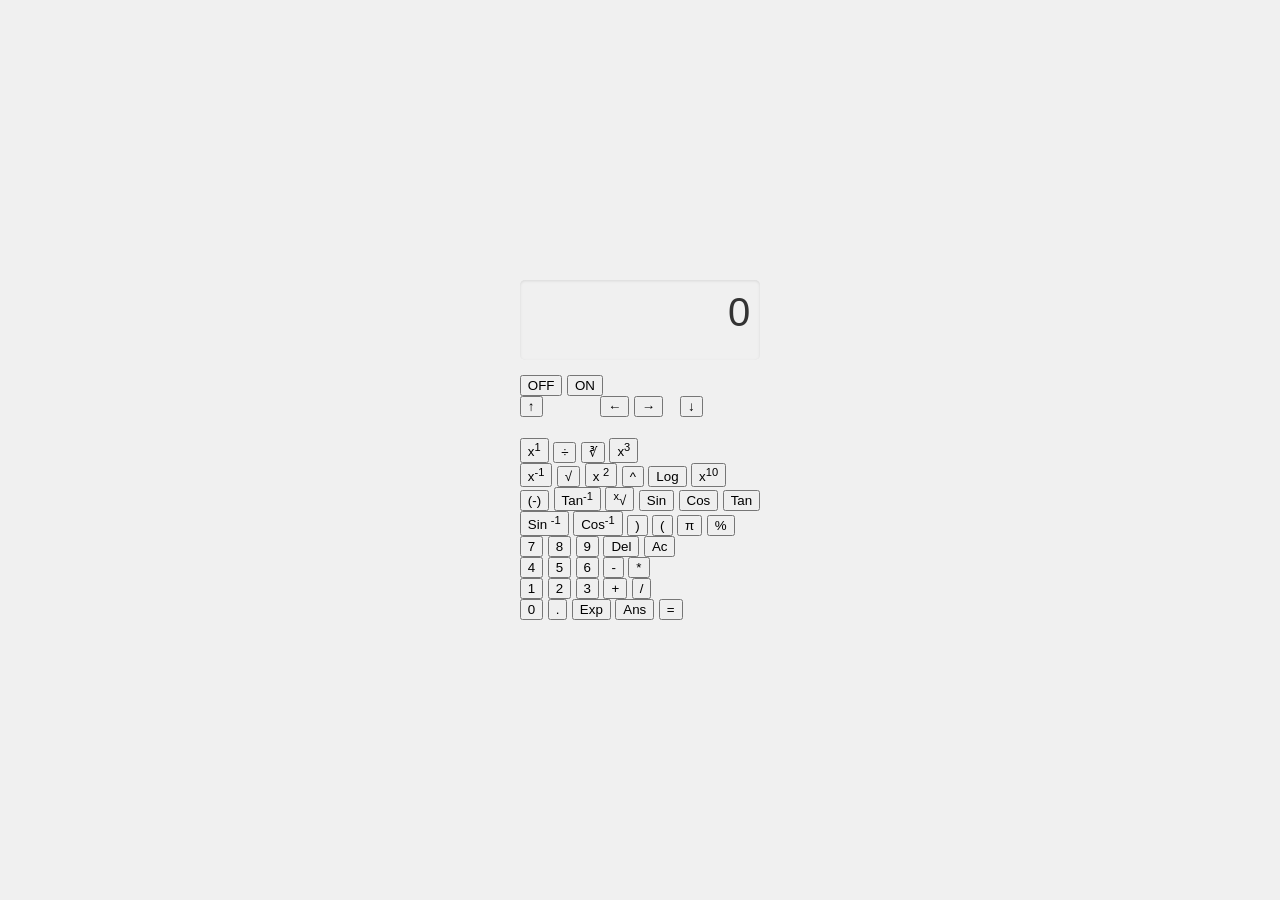
==== index.html @ 897056b6 "Ver como ficou no celular" ====
<!DOCTYPE html>
<html lang="pt-br">
<head>
  <meta charset="UTF-8" />
  <meta name="viewport" content="width=device-width, initial-scale=1.0"/>
  <title>Calculadora Científica</title>
  <link rel="stylesheet" href="style.css">
</head>
<body>
  <div class="calculator">
    <div id="display" class="display">0</div>

    <div class="row">
      <button class="function">OFF</button>
      <button class="function">ON</button>
    </div>

    <div class="row directional-pad">
      <div class="pad-row"><button class="arrow-up">&uarr;</button></div>
      <div class="pad-row">
        <button class="arrow-left">&larr;</button>
        <button class="arrow-right">&rarr;</button>
      </div>
      <div class="pad-row"><button class="arrow-down">&darr;</button></div>
    </div>

    <div class="row">
      <button>x<sup>1</sup></button>
      <button>&divide;</button>
      <button>&#8731;</button>
      <button>x<sup>3</sup></button>
    </div>

    <div class="row">
      <button>x<sup>-1</sup></button>
      <button>&radic;</button>
      <button>x <sup>2</sup></button>
      <button>^</button>
      <button>Log</button>
      <button>x<sup>10</sup></button>
    </div>

    <div class="row">
      <button>(-)</button>
      <button>Tan<sup>-1</sup></button>
      <button><sup>x</sup>&radic;</button>
      <button>Sin</button>
      <button>Cos</button>
      <button>Tan</button>
    </div>

    <div class="row">
      <button>Sin <sup>-1</sup></button>
      <button>Cos<sup>-1</sup></button>
      <button>)</button>
      <button>(</button>
      <button>&pi;</button>
      <button>%</button>
    </div>

    <!-- Números -->
    <div class="keypad">
      <div class="row">
        <button>7</button>
        <button>8</button>
        <button>9</button>
        <button class="del">Del</button>
        <button class="ac">Ac</button>
      </div>

      <div class="row">
        <button>4</button>
        <button>5</button>
        <button>6</button>
        <button>-</button>
        <button>*</button>
      </div>

      <div class="row">
        <button>1</button>
        <button>2</button>
        <button>3</button>
        <button>+</button>
        <button>/</button>
      </div>

      <div class="row">
        <button>0</button>
        <button>.</button>
        <button>Exp</button>
        <button>Ans</button>
        <button class="equal">=</button>
      </div>
    </div>
  </div>

  <!-- Seu script JS -->
  <script src="Javascript.js"></script>
</body>
</html>
---- style.css ----
/* Variáveis de Cores */
:root {
    --bg-light: #F0F0F0;         /* Fundo da tela */
    --bg-dark: #C4C4C4;          /* Fundo do corpo */
    --btn-num: #FFFFFF;          /* Botões Numéricos (Branco) */
    --btn-sci: #EAEAEA;          /* Botões Científicos (Cinza Claro) */
    --btn-op: #D6D6D6;           /* Botões de Operadores (+,-,*,/) */
    --btn-equal: #007bff;        /* Azul Moderno para o Igual */
    --btn-clear: #FF4500;        /* Vermelho/Laranja para Ac/Del */
    --text-color: #333;
    --gap-size: 8px; /* Espaçamento ligeiramente maior */
}

body {
    display: flex;
    justify-content: center;
    align-items: center;
    min-height: 100vh;
    margin: 0;
    background-color: var(--bg-light);
    font-family: 'Segoe UI', Tahoma, Geneva, Verdana, sans-serif;
}

/* Contêiner Principal da Calculadora */
.calculator-container {
    width: 340px; /* Largura ajustada */
    padding: 20px;
    background-color: var(--bg-dark);
    border-radius: 10px; 
    box-shadow: 0 8px 15px rgba(0, 0, 0, 0.2);
}

/* Tela (Display) */
.display {
    width: 100%;
    height: 80px; 
    background-color: var(--bg-light);
    border: none;
    border-radius: 5px;
    margin-bottom: 15px;
    font-size: 2.5em;
    color: var(--text-color);
    text-align: right;
    padding: 10px;
    box-sizing: border-box;
    box-shadow: inset 0 1px 3px rgba(0, 0, 0, 0.1);
}

/* Layout dos Botões em Grid */
.buttons-grid {
    display: grid;
    /* Reduzimos para 5 colunas para o teclado principal */
    grid-template-columns: repeat(5, 1fr); 
    gap: var(--gap-size);
}

/* Estilo Base para Todos os Botões */
.buttons-grid button {
    height: 48px; /* Altura um pouco maior */
    font-size: 1.0em;
    border: none; 
    border-radius: 5px;
    cursor: pointer;
    transition: background-color 0.1s;
    user-select: none;
    display: flex;
    justify-content: center;
    align-items: center;
    box-shadow: 0 1px 2px rgba(0, 0, 0, 0.1);
}

/* --------------------------------- */
/* ESTILOS POR CLASSE PARA ORGANIZAÇÃO */
/* --------------------------------- */

/* Funções Científicas (Linhas 2, 3 e 4) */
.func-btn {
    background-color: var(--btn-sci); /* Cor de fundo ligeiramente mais escura */
    color: #555;
    font-size: 0.9em;
}

/* Números */
.num-btn {
    background-color: var(--btn-num);
    color: var(--text-color);
    font-weight: bold;
}

/* Operadores (+, -, *, /) e Limpeza/Sinal */
.operator-btn {
    background-color: var(--btn-op);
    color: var(--text-color);
}
.operator-btn.delete-btn, .operator-btn.clear-btn {
    background-color: var(--btn-clear);
    color: white;
}

/* Botão de Igual (=) */
.equals-btn {
    background-color: var(--btn-equal);
    color: white;
    font-weight: bold;
    font-size: 1.5em;
}

/* Controles (OFF/ON) */
.control-btn.off-on {
    background-color: var(--btn-op);
    color: var(--text-color);
}

/* Pad Direcional (Mantivemos a estrutura, ajustada para a nova altura) */
.directional-pad {
    grid-column: span 3;
    display: grid;
    grid-template-columns: repeat(3, 1fr);
    grid-template-rows: 1fr 1fr;
    gap: 0;
    margin: 0;
    background: none;
    border: none; 
}
.dir-btn {
    background-color: var(--btn-sci);
    height: 24px; /* Metade da altura dos botões normais */
    border-radius: 0;
    box-shadow: none;
}

/* Efeito de Clique */
.buttons-grid button:active {
    box-shadow: inset 0 1px 3px rgba(0, 0, 0, 0.2);
    filter: brightness(0.9);
}

/* --------------------------------- */
/* RESPONSIVIDADE (Celular) */
/* --------------------------------- */
@media (max-width: 600px) {
    body { padding: 0; }
    .calculator-container {
        width: 100vw;
        height: 100vh;
        padding: 5px;
        border-radius: 0;
        box-shadow: none;
        display: flex;
        flex-direction: column;
        justify-content: space-between;
    }

    .display {
        flex-shrink: 0;
        height: 18vh;
        font-size: 3em;
        margin-bottom: 5px;
        border-radius: 0;
    }
    
    .buttons-grid {
        flex-grow: 1;
        gap: 8px; 
    }

    .buttons-grid button {
        height: 100%;
        min-height: 55px; 
        font-size: 1.1em;
    }
}
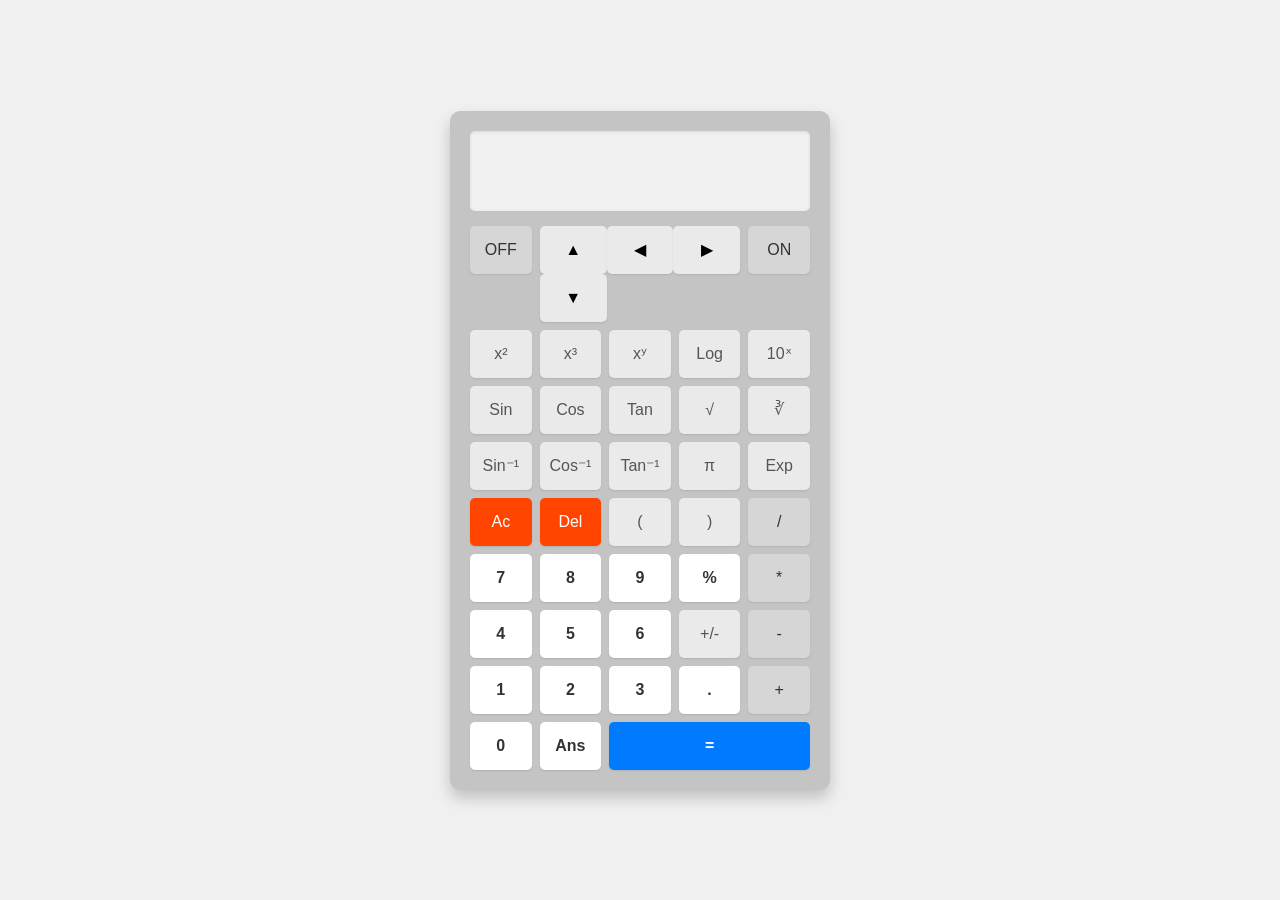
==== commit b8e54952: "Veja no celular" ====
--- a/index.html
+++ b/index.html
@@ -1,100 +1,74 @@
 <!DOCTYPE html>
-<html lang="pt-br">
+<html lang="pt-BR">
 <head>
-  <meta charset="UTF-8" />
-  <meta name="viewport" content="width=device-width, initial-scale=1.0"/>
-  <title>Calculadora Científica</title>
-  <link rel="stylesheet" href="style.css">
+    <meta charset="UTF-8">
+    <meta name="viewport" content="width=device-width, initial-scale=1.0">
+    <title>Calculadora Científica Organizada</title>
+    <link rel="stylesheet" href="style.css"> 
 </head>
 <body>
-  <div class="calculator">
-    <div id="display" class="display">0</div>
+    <div class="calculator-container">
+        <input type="text" class="display" id="display" value="" readonly>
 
-    <div class="row">
-      <button class="function">OFF</button>
-      <button class="function">ON</button>
+        <div class="buttons-grid">
+            <button class="control-btn off-on">OFF</button>
+            <div class="directional-pad">
+                <button class="dir-btn up" onclick="backspace()">&#9650;</button> 
+                <button class="dir-btn left" onclick="clearDisplay()">&#9664;</button> 
+                <button class="dir-btn right" onclick="appendToDisplay('')">&#9654;</button> 
+                <button class="dir-btn down" onclick="appendToDisplay('')">&#9660;</button> 
+            </div>
+            <button class="control-btn off-on">ON</button>
+
+            <button class="func-btn" onclick="appendToDisplay('x²')">x²</button>
+            <button class="func-btn" onclick="appendToDisplay('x³')">x³</button>
+            <button class="func-btn" onclick="appendToDisplay('^')">xʸ</button>
+            <button class="func-btn" onclick="appendToDisplay('Log(')">Log</button>
+            <button class="func-btn" onclick="appendToDisplay('x¹⁰')">10ˣ</button>
+
+            <button class="func-btn" onclick="appendToDisplay('Sin(')">Sin</button>
+            <button class="func-btn" onclick="appendToDisplay('Cos(')">Cos</button>
+            <button class="func-btn" onclick="appendToDisplay('Tan(')">Tan</button>
+            <button class="func-btn" onclick="appendToDisplay('√')">√</button>
+            <button class="func-btn" onclick="appendToDisplay('³√')">&#x221B;</button>
+            
+            <button class="func-btn" onclick="appendToDisplay('Sin⁻¹(')">Sin⁻¹</button>
+            <button class="func-btn" onclick="appendToDisplay('Cos⁻¹(')">Cos⁻¹</button>
+            <button class="func-btn" onclick="appendToDisplay('Tan⁻¹(')">Tan⁻¹</button>
+            <button class="func-btn" onclick="appendToDisplay('π')">&#960;</button>
+            <button class="func-btn" onclick="appendToDisplay('Exp')">Exp</button>
+            
+            <button class="operator-btn clear-btn" onclick="clearDisplay()">Ac</button>
+            <button class="operator-btn delete-btn" onclick="backspace()">Del</button>
+            <button class="func-btn" onclick="appendToDisplay('(')">(</button>
+            <button class="func-btn" onclick="appendToDisplay(')')">)</button>
+            <button class="operator-btn" onclick="appendToDisplay('/')">/</button>
+
+            <button class="num-btn" onclick="appendToDisplay('7')">7</button>
+            <button class="num-btn" onclick="appendToDisplay('8')">8</button>
+            <button class="num-btn" onclick="appendToDisplay('9')">9</button>
+            <button class="num-btn" onclick="appendToDisplay('%')">%</button>
+            <button class="operator-btn" onclick="appendToDisplay('*')">*</button>
+
+            <button class="num-btn" onclick="appendToDisplay('4')">4</button>
+            <button class="num-btn" onclick="appendToDisplay('5')">5</button>
+            <button class="num-btn" onclick="appendToDisplay('6')">6</button>
+            <button class="func-btn" onclick="toggleSign()">+/-</button>
+            <button class="operator-btn" onclick="appendToDisplay('-')">-</button>
+
+            <button class="num-btn" onclick="appendToDisplay('1')">1</button>
+            <button class="num-btn" onclick="appendToDisplay('2')">2</button>
+            <button class="num-btn" onclick="appendToDisplay('3')">3</button>
+            <button class="num-btn" onclick="appendToDisplay('.')">.</button>
+            <button class="operator-btn" onclick="appendToDisplay('+')">+</button>
+
+            <button class="num-btn" onclick="appendToDisplay('0')">0</button>
+            <button class="num-btn" onclick="appendToDisplay('Ans')">Ans</button>
+            <button class="equals-btn" onclick="calculate()" style="grid-column: span 3;">=</button>
+
+        </div>
     </div>
 
-    <div class="row directional-pad">
-      <div class="pad-row"><button class="arrow-up">&uarr;</button></div>
-      <div class="pad-row">
-        <button class="arrow-left">&larr;</button>
-        <button class="arrow-right">&rarr;</button>
-      </div>
-      <div class="pad-row"><button class="arrow-down">&darr;</button></div>
-    </div>
-
-    <div class="row">
-      <button>x<sup>1</sup></button>
-      <button>&divide;</button>
-      <button>&#8731;</button>
-      <button>x<sup>3</sup></button>
-    </div>
-
-    <div class="row">
-      <button>x<sup>-1</sup></button>
-      <button>&radic;</button>
-      <button>x <sup>2</sup></button>
-      <button>^</button>
-      <button>Log</button>
-      <button>x<sup>10</sup></button>
-    </div>
-
-    <div class="row">
-      <button>(-)</button>
-      <button>Tan<sup>-1</sup></button>
-      <button><sup>x</sup>&radic;</button>
-      <button>Sin</button>
-      <button>Cos</button>
-      <button>Tan</button>
-    </div>
-
-    <div class="row">
-      <button>Sin <sup>-1</sup></button>
-      <button>Cos<sup>-1</sup></button>
-      <button>)</button>
-      <button>(</button>
-      <button>&pi;</button>
-      <button>%</button>
-    </div>
-
-    <!-- Números -->
-    <div class="keypad">
-      <div class="row">
-        <button>7</button>
-        <button>8</button>
-        <button>9</button>
-        <button class="del">Del</button>
-        <button class="ac">Ac</button>
-      </div>
-
-      <div class="row">
-        <button>4</button>
-        <button>5</button>
-        <button>6</button>
-        <button>-</button>
-        <button>*</button>
-      </div>
-
-      <div class="row">
-        <button>1</button>
-        <button>2</button>
-        <button>3</button>
-        <button>+</button>
-        <button>/</button>
-      </div>
-
-      <div class="row">
-        <button>0</button>
-        <button>.</button>
-        <button>Exp</button>
-        <button>Ans</button>
-        <button class="equal">=</button>
-      </div>
-    </div>
-  </div>
-
-  <!-- Seu script JS -->
-  <script src="Javascript.js"></script>
+    <script src="script.js"></script> 
 </body>
-</html>
+</html>
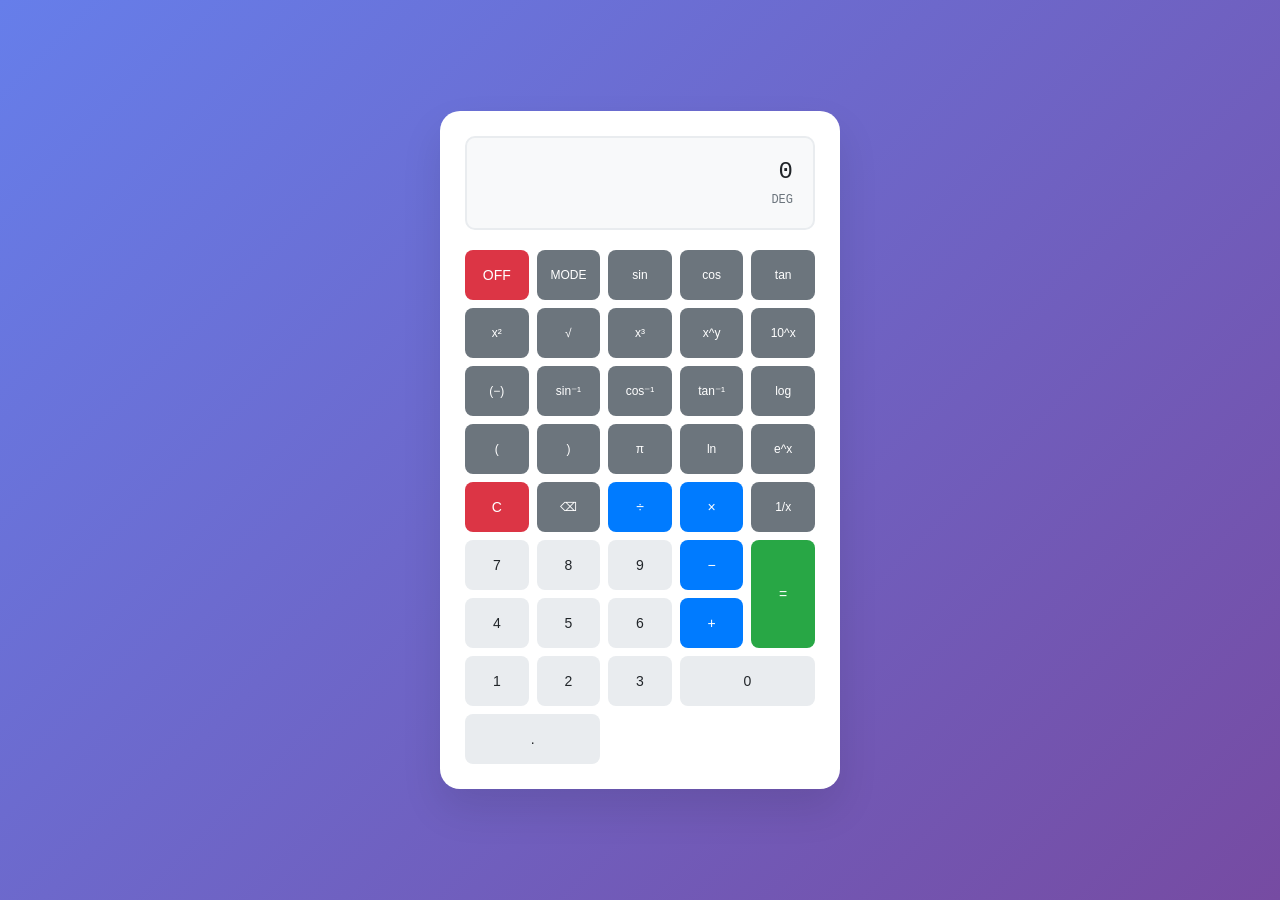
==== commit c2cf12c4: "arrumado" ====
--- a/index.html
+++ b/index.html
@@ -1,74 +1,86 @@
 <!DOCTYPE html>
 <html lang="pt-BR">
+
 <head>
     <meta charset="UTF-8">
     <meta name="viewport" content="width=device-width, initial-scale=1.0">
-    <title>Calculadora Científica Organizada</title>
-    <link rel="stylesheet" href="style.css"> 
+    <title>Calculadora Científica</title>
+    <link rel="stylesheet" href="style.css">
 </head>
+
 <body>
-    <div class="calculator-container">
-        <input type="text" class="display" id="display" value="" readonly>
+    <div class="calculator">
+        <div class="display" id="display">
+            <div class="display-main" id="displayMain">0</div>
+            <div class="display-mode" id="displayMode">DEG</div>
+        </div>
 
-        <div class="buttons-grid">
-            <button class="control-btn off-on">OFF</button>
-            <div class="directional-pad">
-                <button class="dir-btn up" onclick="backspace()">&#9650;</button> 
-                <button class="dir-btn left" onclick="clearDisplay()">&#9664;</button> 
-                <button class="dir-btn right" onclick="appendToDisplay('')">&#9654;</button> 
-                <button class="dir-btn down" onclick="appendToDisplay('')">&#9660;</button> 
-            </div>
-            <button class="control-btn off-on">ON</button>
+        <div class="buttons" id="buttons">
+            <!-- Primeira linha -->
+            <button class="btn btn-clear" onclick="turnOff()">OFF</button>
+            <button class="btn btn-function" id="angleModeBtn" onclick="toggleAngleMode()">MODE</button>
+            <button class="btn btn-function" onclick="scientificFunction('sin')">sin</button>
+            <button class="btn btn-function" onclick="scientificFunction('cos')">cos</button>
+            <button class="btn btn-function" onclick="scientificFunction('tan')">tan</button>
 
-            <button class="func-btn" onclick="appendToDisplay('x²')">x²</button>
-            <button class="func-btn" onclick="appendToDisplay('x³')">x³</button>
-            <button class="func-btn" onclick="appendToDisplay('^')">xʸ</button>
-            <button class="func-btn" onclick="appendToDisplay('Log(')">Log</button>
-            <button class="func-btn" onclick="appendToDisplay('x¹⁰')">10ˣ</button>
+            <!-- Segunda linha -->
+            <button class="btn btn-function" onclick="scientificFunction('x²')">x²</button>
+            <button class="btn btn-function" onclick="scientificFunction('√')">√</button>
+            <button class="btn btn-function" onclick="scientificFunction('x³')">x³</button>
+            <button class="btn btn-function" onclick="setOperation('^')">x^y</button>
+            <button class="btn btn-function" onclick="scientificFunction('10^x')">10^x</button>
 
-            <button class="func-btn" onclick="appendToDisplay('Sin(')">Sin</button>
-            <button class="func-btn" onclick="appendToDisplay('Cos(')">Cos</button>
-            <button class="func-btn" onclick="appendToDisplay('Tan(')">Tan</button>
-            <button class="func-btn" onclick="appendToDisplay('√')">√</button>
-            <button class="func-btn" onclick="appendToDisplay('³√')">&#x221B;</button>
-            
-            <button class="func-btn" onclick="appendToDisplay('Sin⁻¹(')">Sin⁻¹</button>
-            <button class="func-btn" onclick="appendToDisplay('Cos⁻¹(')">Cos⁻¹</button>
-            <button class="func-btn" onclick="appendToDisplay('Tan⁻¹(')">Tan⁻¹</button>
-            <button class="func-btn" onclick="appendToDisplay('π')">&#960;</button>
-            <button class="func-btn" onclick="appendToDisplay('Exp')">Exp</button>
-            
-            <button class="operator-btn clear-btn" onclick="clearDisplay()">Ac</button>
-            <button class="operator-btn delete-btn" onclick="backspace()">Del</button>
-            <button class="func-btn" onclick="appendToDisplay('(')">(</button>
-            <button class="func-btn" onclick="appendToDisplay(')')">)</button>
-            <button class="operator-btn" onclick="appendToDisplay('/')">/</button>
+            <!-- Terceira linha -->
+            <button class="btn btn-function" onclick="scientificFunction('(-)')">(−)</button>
+            <button class="btn btn-function" onclick="scientificFunction('sin⁻¹')">sin⁻¹</button>
+            <button class="btn btn-function" onclick="scientificFunction('cos⁻¹')">cos⁻¹</button>
+            <button class="btn btn-function" onclick="scientificFunction('tan⁻¹')">tan⁻¹</button>
+            <button class="btn btn-function" onclick="scientificFunction('log')">log</button>
 
-            <button class="num-btn" onclick="appendToDisplay('7')">7</button>
-            <button class="num-btn" onclick="appendToDisplay('8')">8</button>
-            <button class="num-btn" onclick="appendToDisplay('9')">9</button>
-            <button class="num-btn" onclick="appendToDisplay('%')">%</button>
-            <button class="operator-btn" onclick="appendToDisplay('*')">*</button>
+            <!-- Quarta linha -->
+            <button class="btn btn-function" onclick="inputParenthesis('(')">(</button>
+            <button class="btn btn-function" onclick="inputParenthesis(')')">)</button>
+            <button class="btn btn-function" onclick="inputPi()">π</button>
+            <button class="btn btn-function" onclick="scientificFunction('ln')">ln</button>
+            <button class="btn btn-function" onclick="scientificFunction('e^x')">e^x</button>
 
-            <button class="num-btn" onclick="appendToDisplay('4')">4</button>
-            <button class="num-btn" onclick="appendToDisplay('5')">5</button>
-            <button class="num-btn" onclick="appendToDisplay('6')">6</button>
-            <button class="func-btn" onclick="toggleSign()">+/-</button>
-            <button class="operator-btn" onclick="appendToDisplay('-')">-</button>
+            <!-- Quinta linha -->
+            <button class="btn btn-clear" onclick="clearAll()">C</button>
+            <button class="btn btn-function" onclick="backspace()">⌫</button>
+            <button class="btn btn-operator" onclick="setOperation('/')">÷</button>
+            <button class="btn btn-operator" onclick="setOperation('*')">×</button>
+            <button class="btn btn-function" onclick="scientificFunction('1/x')">1/x</button>
 
-            <button class="num-btn" onclick="appendToDisplay('1')">1</button>
-            <button class="num-btn" onclick="appendToDisplay('2')">2</button>
-            <button class="num-btn" onclick="appendToDisplay('3')">3</button>
-            <button class="num-btn" onclick="appendToDisplay('.')">.</button>
-            <button class="operator-btn" onclick="appendToDisplay('+')">+</button>
+            <!-- Sexta linha -->
+            <button class="btn btn-number" onclick="inputNumber('7')">7</button>
+            <button class="btn btn-number" onclick="inputNumber('8')">8</button>
+            <button class="btn btn-number" onclick="inputNumber('9')">9</button>
+            <button class="btn btn-operator" onclick="setOperation('-')">−</button>
+            <button class="btn btn-equals btn-tall" onclick="calculate()">=</button>
 
-            <button class="num-btn" onclick="appendToDisplay('0')">0</button>
-            <button class="num-btn" onclick="appendToDisplay('Ans')">Ans</button>
-            <button class="equals-btn" onclick="calculate()" style="grid-column: span 3;">=</button>
+            <!-- Sétima linha -->
+            <button class="btn btn-number" onclick="inputNumber('4')">4</button>
+            <button class="btn btn-number" onclick="inputNumber('5')">5</button>
+            <button class="btn btn-number" onclick="inputNumber('6')">6</button>
+            <button class="btn btn-operator" onclick="setOperation('+')">+</button>
 
+            <!-- Oitava linha -->
+            <button class="btn btn-number" onclick="inputNumber('1')">1</button>
+            <button class="btn btn-number" onclick="inputNumber('2')">2</button>
+            <button class="btn btn-number" onclick="inputNumber('3')">3</button>
+            <button class="btn btn-number btn-wide" onclick="inputNumber('0')">0</button>
+
+            <!-- Nona linha -->
+            <button class="btn btn-number btn-wide" onclick="inputDecimal()">.</button>
+        </div>
+
+        <!-- Botão ON (aparece apenas quando OFF) -->
+        <div class="buttons" id="onButton" style="display: none; margin-top: 10px;">
+            <button class="btn btn-function btn-wide" onclick="turnOn()">ON</button>
         </div>
     </div>
 
-    <script src="script.js"></script> 
+    <script src="script.js"></script>
 </body>
+
 </html>
--- a/style.css
+++ b/style.css
@@ -1,172 +1,193 @@
-/* Variáveis de Cores */
-:root {
-    --bg-light: #F0F0F0;         /* Fundo da tela */
-    --bg-dark: #C4C4C4;          /* Fundo do corpo */
-    --btn-num: #FFFFFF;          /* Botões Numéricos (Branco) */
-    --btn-sci: #EAEAEA;          /* Botões Científicos (Cinza Claro) */
-    --btn-op: #D6D6D6;           /* Botões de Operadores (+,-,*,/) */
-    --btn-equal: #007bff;        /* Azul Moderno para o Igual */
-    --btn-clear: #FF4500;        /* Vermelho/Laranja para Ac/Del */
-    --text-color: #333;
-    --gap-size: 8px; /* Espaçamento ligeiramente maior */
+* {
+    margin: 0;
+    padding: 0;
+    box-sizing: border-box;
 }
 
 body {
+    font-family: 'Segoe UI', Tahoma, Geneva, Verdana, sans-serif;
+    background: linear-gradient(135deg, #667eea 0%, #764ba2 100%);
+    min-height: 100vh;
     display: flex;
     justify-content: center;
     align-items: center;
-    min-height: 100vh;
-    margin: 0;
-    background-color: var(--bg-light);
-    font-family: 'Segoe UI', Tahoma, Geneva, Verdana, sans-serif;
+    padding: 20px;
 }
 
-/* Contêiner Principal da Calculadora */
-.calculator-container {
-    width: 340px; /* Largura ajustada */
-    padding: 20px;
-    background-color: var(--bg-dark);
-    border-radius: 10px; 
-    box-shadow: 0 8px 15px rgba(0, 0, 0, 0.2);
+.calculator {
+    background: white;
+    border-radius: 20px;
+    padding: 25px;
+    box-shadow: 0 20px 40px rgba(0, 0, 0, 0.1);
+    max-width: 400px;
+    width: 100%;
 }
 
-/* Tela (Display) */
 .display {
-    width: 100%;
-    height: 80px; 
-    background-color: var(--bg-light);
-    border: none;
-    border-radius: 5px;
-    margin-bottom: 15px;
-    font-size: 2.5em;
-    color: var(--text-color);
+    background: #f8f9fa;
+    border: 2px solid #e9ecef;
+    border-radius: 10px;
+    padding: 20px;
+    margin-bottom: 20px;
     text-align: right;
-    padding: 10px;
-    box-sizing: border-box;
-    box-shadow: inset 0 1px 3px rgba(0, 0, 0, 0.1);
+    font-family: 'Courier New', monospace;
 }
 
-/* Layout dos Botões em Grid */
-.buttons-grid {
-    display: grid;
-    /* Reduzimos para 5 colunas para o teclado principal */
-    grid-template-columns: repeat(5, 1fr); 
-    gap: var(--gap-size);
+.display-main {
+    font-size: 24px;
+    color: #212529;
+    min-height: 30px;
+    word-wrap: break-word;
 }
 
-/* Estilo Base para Todos os Botões */
-.buttons-grid button {
-    height: 48px; /* Altura um pouco maior */
-    font-size: 1.0em;
-    border: none; 
-    border-radius: 5px;
-    cursor: pointer;
-    transition: background-color 0.1s;
-    user-select: none;
-    display: flex;
-    justify-content: center;
-    align-items: center;
-    box-shadow: 0 1px 2px rgba(0, 0, 0, 0.1);
+.display-mode {
+    font-size: 12px;
+    color: #6c757d;
+    margin-top: 5px;
+    min-height: 15px;
 }
 
-/* --------------------------------- */
-/* ESTILOS POR CLASSE PARA ORGANIZAÇÃO */
-/* --------------------------------- */
-
-/* Funções Científicas (Linhas 2, 3 e 4) */
-.func-btn {
-    background-color: var(--btn-sci); /* Cor de fundo ligeiramente mais escura */
-    color: #555;
-    font-size: 0.9em;
+.buttons {
+    display: grid;
+    grid-template-columns: repeat(5, 1fr);
+    gap: 8px;
 }
 
-/* Números */
-.num-btn {
-    background-color: var(--btn-num);
-    color: var(--text-color);
-    font-weight: bold;
+.btn {
+    border: none;
+    border-radius: 8px;
+    padding: 15px 8px;
+    font-size: 14px;
+    font-weight: 500;
+    cursor: pointer;
+    transition: all 0.2s ease;
+    min-height: 50px; /* Garantindo altura mínima para toque */
 }
 
-/* Operadores (+, -, *, /) e Limpeza/Sinal */
-.operator-btn {
-    background-color: var(--btn-op);
-    color: var(--text-color);
+.btn:hover {
+    transform: translateY(-2px);
+    box-shadow: 0 4px 8px rgba(0, 0, 0, 0.2);
 }
-.operator-btn.delete-btn, .operator-btn.clear-btn {
-    background-color: var(--btn-clear);
+
+.btn:active {
+    transform: translateY(0);
+}
+
+.btn-number {
+    background: #e9ecef;
+    color: #212529;
+}
+
+.btn-number:hover {
+    background: #dee2e6;
+}
+
+.btn-operator {
+    background: #007bff;
     color: white;
 }
 
-/* Botão de Igual (=) */
-.equals-btn {
-    background-color: var(--btn-equal);
-    color: white;
-    font-weight: bold;
-    font-size: 1.5em;
+.btn-operator:hover {
+    background: #0056b3;
 }
 
-/* Controles (OFF/ON) */
-.control-btn.off-on {
-    background-color: var(--btn-op);
-    color: var(--text-color);
+.btn-function {
+    background: #6c757d;
+    color: white;
+    font-size: 12px;
 }
 
-/* Pad Direcional (Mantivemos a estrutura, ajustada para a nova altura) */
-.directional-pad {
-    grid-column: span 3;
-    display: grid;
-    grid-template-columns: repeat(3, 1fr);
-    grid-template-rows: 1fr 1fr;
-    gap: 0;
-    margin: 0;
-    background: none;
-    border: none; 
-}
-.dir-btn {
-    background-color: var(--btn-sci);
-    height: 24px; /* Metade da altura dos botões normais */
-    border-radius: 0;
-    box-shadow: none;
+.btn-function:hover {
+    background: #545b62;
 }
 
-/* Efeito de Clique */
-.buttons-grid button:active {
-    box-shadow: inset 0 1px 3px rgba(0, 0, 0, 0.2);
-    filter: brightness(0.9);
+.btn-equals {
+    background: #28a745;
+    color: white;
 }
 
-/* --------------------------------- */
-/* RESPONSIVIDADE (Celular) */
-/* --------------------------------- */
-@media (max-width: 600px) {
-    body { padding: 0; }
-    .calculator-container {
-        width: 100vw;
-        height: 100vh;
-        padding: 5px;
-        border-radius: 0;
-        box-shadow: none;
-        display: flex;
-        flex-direction: column;
-        justify-content: space-between;
+.btn-equals:hover {
+    background: #1e7e34;
+}
+
+.btn-clear {
+    background: #dc3545;
+    color: white;
+}
+
+.btn-clear:hover {
+    background: #c82333;
+}
+
+.btn-wide {
+    grid-column: span 2;
+}
+
+.btn-tall {
+    grid-row: span 2;
+}
+
+.off-state {
+    opacity: 0.3;
+    pointer-events: none;
+}
+
+.display-off {
+    background: #343a40;
+}
+
+.display-off .display-main {
+    color: transparent;
+}
+
+/* Media query para tablets (até 768px) */
+@media (max-width: 768px) {
+    .calculator {
+        padding: 20px; /* Reduz um pouco o padding */
+    }
+
+    .btn {
+        padding: 14px 6px;
+        font-size: 13px;
+        min-height: 48px; /* Ainda acessível */
+    }
+
+    .display-main {
+        font-size: 22px; /* Fonte menor para caber melhor */
     }
 
     .display {
-        flex-shrink: 0;
-        height: 18vh;
-        font-size: 3em;
-        margin-bottom: 5px;
-        border-radius: 0;
+        padding: 18px; /* Ajuste no display */
     }
-    
-    .buttons-grid {
-        flex-grow: 1;
-        gap: 8px; 
+}
+
+/* Media query para celulares pequenos (até 480px) */
+@media (max-width: 480px) {
+    body {
+        padding: 10px; /* Menos padding para maximizar espaço */
     }
 
-    .buttons-grid button {
-        height: 100%;
-        min-height: 55px; 
-        font-size: 1.1em;
+    .calculator {
+        padding: 15px;
+        border-radius: 15px; /* Bordas um pouco menores */
     }
-}+
+    .btn {
+        padding: 12px 6px;
+        font-size: 12px;
+        min-height: 44px; /* Padrão mínimo para toque */
+    }
+
+    .display-main {
+        font-size: 20px;
+    }
+
+    .display {
+        padding: 15px;
+        margin-bottom: 15px;
+    }
+
+    .buttons {
+        gap: 6px; /* Menos espaço entre botões para caber mais */
+    }
+}
